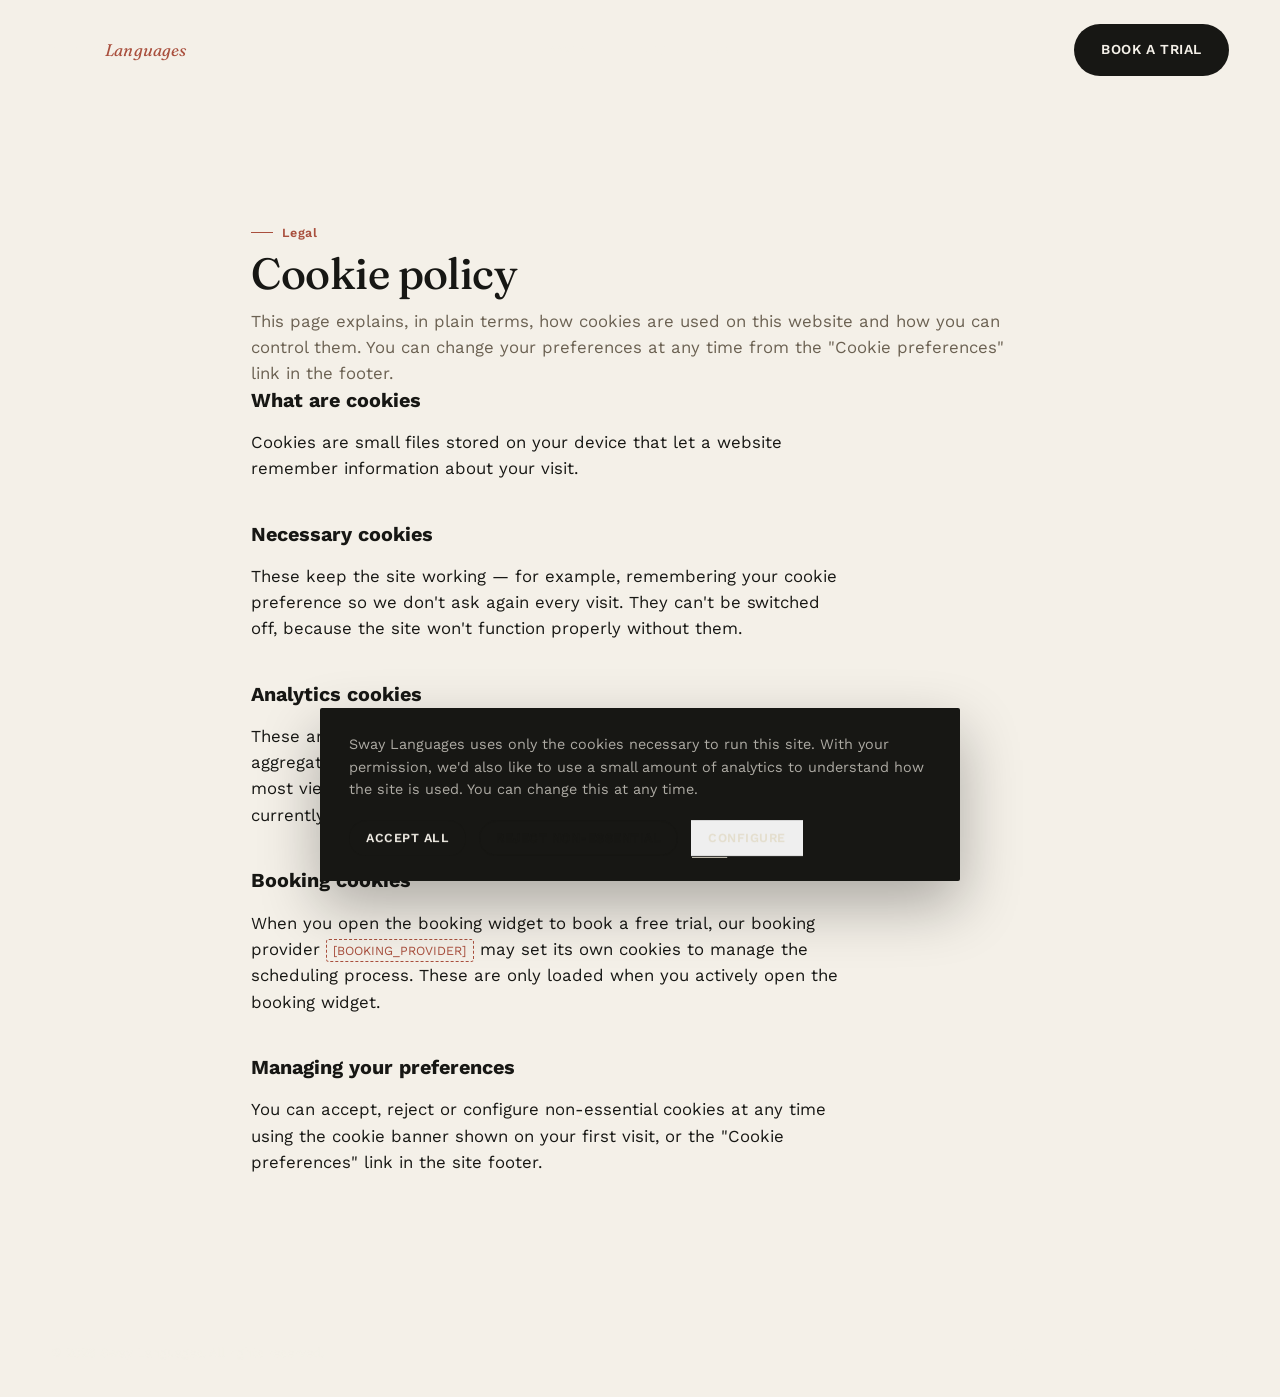
==== cookies.html @ 5be98890 "Initial Sway Languages website" ====
<!doctype html>
<html lang="en">
<head>
<meta charset="UTF-8">
<meta name="viewport" content="width=device-width, initial-scale=1.0">
<title>Cookie Policy | Sway Languages</title>
<meta name="description" content="Cookie policy for Sway Languages.">
<link rel="canonical" href="https://www.swaylanguages.com/cookies.html">
<meta name="robots" content="noindex, follow">
<link rel="stylesheet" href="assets/styles.css">
</head>
<body>
<a class="skip-link" href="#main">Skip to content</a>
<header class="nav is-scrolled">
  <a href="index.html" class="nav__logo">SWAY <span>Languages</span></a>
  <nav class="nav__links" aria-label="Primary">
    <a class="nav__link" href="index.html#lessons">Lessons</a>
    <a class="nav__link" href="index.html#pricing">Pricing</a>
    <a class="nav__link" href="index.html#faq">FAQ</a>
  </nav>
  <div class="nav__cta">
    <a href="index.html#book" class="btn btn-primary magnetic" data-book-trigger>Book a trial</a>
    <button class="nav__menu-btn" data-menu-open aria-label="Open menu" aria-expanded="false">
      <svg width="22" height="22" viewBox="0 0 24 24" fill="none" stroke="currentColor" stroke-width="1.6"><line x1="3" y1="7" x2="21" y2="7"/><line x1="3" y1="17" x2="21" y2="17"/></svg>
    </button>
  </div>
</header>
<div class="mobile-menu" data-mobile-menu>
  <div class="mobile-menu__top">
    <span class="nav__logo">SWAY <span>Languages</span></span>
    <button data-menu-close aria-label="Close menu" style="background:none;border:none;">
      <svg width="24" height="24" viewBox="0 0 24 24" fill="none" stroke="currentColor" stroke-width="1.6"><line x1="4" y1="4" x2="20" y2="20"/><line x1="20" y1="4" x2="4" y2="20"/></svg>
    </button>
  </div>
  <nav class="mobile-menu__links" aria-label="Mobile">
    <a href="index.html#lessons">Lessons</a>
    <a href="index.html#pricing">Pricing</a>
    <a href="index.html#faq">FAQ</a>
  </nav>
</div>

<main id="main" class="simple-page">
  <section class="section section--tight">
    <div class="wrap-narrow">
      <span class="kicker">Legal</span>
      <h1 class="display" style="margin-top:0.6rem; font-size:var(--step-1);">Cookie policy</h1>
      <p class="muted" style="margin-top:0.8rem;">This page explains, in plain terms, how cookies are used on this website and how you can control them. You can change your preferences at any time from the "Cookie preferences" link in the footer.</p>

      <div class="body-copy">
        <h2>What are cookies</h2>
        <p>Cookies are small files stored on your device that let a website remember information about your visit.</p>

        <h2>Necessary cookies</h2>
        <p>These keep the site working — for example, remembering your cookie preference so we don't ask again every visit. They can't be switched off, because the site won't function properly without them.</p>

        <h2>Analytics cookies</h2>
        <p>These are only set if you accept them, and help us understand, in aggregate, how visitors use the site — for example, which pages are most viewed. Provider: <span class="config-flag">[ANALYTICS_PROVIDER]</span>. If no analytics tool is currently active, this section is a placeholder for future use.</p>

        <h2>Booking cookies</h2>
        <p>When you open the booking widget to book a free trial, our booking provider <span class="config-flag">[BOOKING_PROVIDER]</span> may set its own cookies to manage the scheduling process. These are only loaded when you actively open the booking widget.</p>

        <h2>Managing your preferences</h2>
        <p>You can accept, reject or configure non-essential cookies at any time using the cookie banner shown on your first visit, or the "Cookie preferences" link in the site footer.</p>
      </div>
    </div>
  </section>
</main>

<footer class="footer section--ink">
  <div class="wrap">
    <div class="footer__bottom" style="border-top:none; padding-top:0;">
      <span>© <span data-year>2026</span> Sway Languages. All rights reserved.</span>
      <span>
        <a href="legal.html" style="margin-right:1rem;">Legal notice</a>
        <a href="privacy.html" style="margin-right:1rem;">Privacy</a>
        <a href="terms.html">Terms</a>
      </span>
    </div>
  </div>
</footer>

<!-- Cookie banner -->
<div class="cookie-banner" data-cookie-banner role="dialog" aria-label="Cookie notice">
  <p>Sway Languages uses only the cookies necessary to run this site. With your permission, we'd also like to use a small amount of analytics to understand how the site is used. You can change this at any time.</p>
  <div class="cookie-banner__actions">
    <button class="btn btn-primary" data-cookie-accept-all>Accept all</button>
    <button class="btn btn-ghost" data-cookie-reject>Reject non-essential</button>
    <button class="btn btn-text" data-cookie-preferences style="color:#E4DECD;">Configure</button>
  </div>
</div>

<!-- Cookie preferences modal -->
<div class="cookie-modal" data-cookie-modal>
  <div class="cookie-modal__panel" role="dialog" aria-modal="true" aria-label="Cookie preferences">
    <h3 class="display" style="font-size:1.3rem;">Cookie preferences</h3>
    <p class="muted" style="font-size:0.9rem;">Choose which cookies Sway Languages can use. Necessary cookies keep the site working and can't be switched off.</p>
    <div class="cookie-toggle">
      <div class="cookie-toggle__label"><strong>Necessary</strong><span>Required for the site to function.</span></div>
      <label class="switch"><input type="checkbox" checked disabled><span class="switch__track"></span><span class="switch__thumb"></span></label>
    </div>
    <div class="cookie-toggle">
      <div class="cookie-toggle__label"><strong>Analytics</strong><span>Helps us understand how the site is used.</span></div>
      <label class="switch"><input type="checkbox" data-cookie-analytics><span class="switch__track"></span><span class="switch__thumb"></span></label>
    </div>
    <div class="cookie-modal__actions">
      <button class="btn btn-primary" data-cookie-save>Save preferences</button>
      <button class="btn btn-ghost" data-cookie-modal-close>Cancel</button>
    </div>
  </div>
</div>

<div class="booking-modal" data-booking-modal role="dialog" aria-modal="true" aria-label="Book your free trial">
  <div class="booking-modal__panel">
    <div class="booking-modal__head"><span>Book your free trial</span><button class="booking-modal__close" data-booking-close aria-label="Close booking">&times;</button></div>
    <div class="booking-modal__body" data-booking-body><div class="booking-modal__fallback"><p class="muted">Loading available times…</p></div></div>
  </div>
</div>
<script src="assets/main.js"></script>
</body>
</html>
---- assets/styles.css ----
/* ============================================================
   SWAY LANGUAGES — Design System v2
   Editorial. Oversized type. Deliberate color rhythm per section.
   ============================================================ */

@import url('https://fonts.googleapis.com/css2?family=Fraunces:ital,opsz,wght@0,9..144,300;0,9..144,400;0,9..144,500;0,9..144,600;0,9..144,700;1,9..144,400;1,9..144,500&family=Work+Sans:wght@400;500;600;700&display=swap');

:root{
  /* ---- color: paper world ---- */
  --paper:      #F4F0E8;
  --paper-2:    #EDE6D6;
  --paper-3:    #D9D1C3;
  --ink:        #171714;
  --ink-2:      #201F1B;
  --ink-soft:   #6B6152;
  --line:       #C7BCA6;
  --line-on-paper: #C2B79F;
  --line-on-ink: rgba(244,240,232,0.16);

  /* ---- color: accents ---- */
  --terracotta:      #A94F3D;
  --terracotta-deep: #8A3D2E;
  --terracotta-bright:#C25A44;
  --olive:      #3C4A34;
  --olive-deep: #28362B;
  --olive-light:#5B6B4D;
  --cream:      #F4F0E8;

  /* ---- type families ---- */
  --serif: "Fraunces", "Iowan Old Style", Georgia, serif;
  --sans:  "Work Sans", -apple-system, BlinkMacSystemFont, "Segoe UI", sans-serif;

  /* ---- scale: oversized where it matters ---- */
  --step-mega:  clamp(3.6rem, 4vw + 3rem, 8.5rem);
  --step-hero:  clamp(2.6rem, 2.6vw + 2.2rem, 5.4rem);
  --step-1:     clamp(2.1rem, 1.4vw + 1.6rem, 3.4rem);
  --step-2:     clamp(1.5rem, 0.8vw + 1.2rem, 2.05rem);
  --step-3:     clamp(1.1rem, 0.3vw + 1rem, 1.3rem);
  --step-body:  1.05rem;
  --step-small: 0.86rem;

  --gutter: clamp(1.25rem, 4vw, 3.5rem);
  --section-pad: clamp(4.5rem, 10vw, 9.5rem);
  --radius: 2px;
  --ease: cubic-bezier(.16,.8,.24,1);
  --ease-soft: cubic-bezier(.4,0,.2,1);
  --ease-out-expo: cubic-bezier(.19,1,.22,1);
}

/* ---------------- reset ---------------- */
*, *::before, *::after{ box-sizing: border-box; }
html{ scroll-behavior: smooth; }
@media (prefers-reduced-motion: reduce){
  html{ scroll-behavior: auto; }
  *, *::before, *::after{
    animation-duration: 0.001ms !important;
    animation-iteration-count: 1 !important;
    transition-duration: 0.001ms !important;
    scroll-behavior: auto !important;
  }
}
body{
  margin:0;
  background: var(--paper);
  color: var(--ink);
  font-family: var(--sans);
  font-size: var(--step-body);
  line-height: 1.55;
  -webkit-font-smoothing: antialiased;
  text-rendering: optimizeLegibility;
  overflow-x: clip;
}
img{ max-width:100%; display:block; }
a{ color: inherit; text-decoration: none; }
button{ font-family: inherit; cursor: pointer; }
h1,h2,h3,h4,p,figure{ margin:0; }
ul{ margin:0; padding:0; list-style:none; }
input, textarea, select{ font-family: inherit; font-size: inherit; }

:focus-visible{ outline: 2px solid var(--terracotta); outline-offset: 3px; }

.wrap{ max-width: 1320px; margin-inline: auto; padding-inline: var(--gutter); }
.wrap-narrow{ max-width: 880px; margin-inline: auto; padding-inline: var(--gutter); }
.bleed{ padding-inline: var(--gutter); }

.section{ padding-block: var(--section-pad); position: relative; }
.section--tight{ padding-block: calc(var(--section-pad) * 0.55); }

/* section color themes */
.t-paper{ background: var(--paper); color: var(--ink); }
.t-paper-2{ background: var(--paper-2); color: var(--ink); }
.t-ink{ background: var(--ink); color: var(--paper); }
.t-olive{ background: var(--olive-deep); color: var(--paper); }
.t-terracotta{ background: var(--terracotta); color: var(--cream); }

.t-ink .kicker, .t-olive .kicker{ color: var(--terracotta-bright); }
.t-terracotta .kicker{ color: var(--ink); }
.t-ink .muted, .t-olive .muted{ color: rgba(244,240,232,0.62); }
.t-terracotta .muted{ color: rgba(23,23,20,0.72); }
.t-ink .lede, .t-olive .lede{ color: rgba(244,240,232,0.72); }
.t-terracotta .lede{ color: rgba(23,23,20,0.78); }
.t-ink .rule, .t-olive .rule{ border-color: var(--line-on-ink); }
.t-terracotta .rule{ border-color: rgba(23,23,20,0.22); }

/* ---------------- type helpers ---------------- */
.display{ font-family: var(--serif); font-weight: 500; letter-spacing: -0.012em; line-height: 0.98; }
.display-italic{ font-style: italic; font-weight: 400; }
.display-light{ font-weight: 340; }
h1.display{ font-size: var(--step-hero); }
h2.display{ font-size: var(--step-1); }
h3.display{ font-size: var(--step-2); }

.kicker{
  font-family: var(--sans);
  font-size: 0.78rem;
  font-weight: 600;
  color: var(--terracotta);
  letter-spacing: 0.04em;
  display: inline-flex;
  align-items: center;
  gap: 0.55rem;
}
.kicker::before{
  content:"";
  width: 22px; height: 1px;
  background: currentColor;
}
.lede{ font-size: clamp(1.05rem, 0.4vw + 1rem, 1.3rem); color: var(--ink-soft); max-width: 46ch; line-height: 1.6; font-weight: 400; }
.body-copy{ max-width: 60ch; color: var(--ink); }
.body-copy p + p{ margin-top: 1.1em; }
.muted{ color: var(--ink-soft); }
.rule{ border: none; border-top: 1px solid var(--line); margin: 0; }

/* ---------------- buttons ---------------- */
.btn{
  display: inline-flex;
  align-items: center;
  gap: 0.85em;
  padding: 1.05em 1.9em;
  border-radius: 999px;
  font-size: 0.86rem;
  font-weight: 600;
  letter-spacing: 0.04em;
  text-transform: uppercase;
  border: 1px solid transparent;
  transition: transform .6s var(--ease-out-expo), background-color .35s var(--ease-soft), color .35s var(--ease-soft), border-color .35s var(--ease-soft);
  position: relative;
  will-change: transform;
}
.btn-arrow{ transition: transform .45s var(--ease-out-expo); }
.btn:hover .btn-arrow{ transform: translateX(5px); }
.btn-primary{ background: var(--ink); color: var(--paper); }
.t-ink .btn-primary, .t-olive .btn-primary{ background: var(--terracotta); color: var(--cream); }
.t-terracotta .btn-primary{ background: var(--ink); color: var(--paper); }
.btn-primary:hover{ background: var(--terracotta-deep); color: var(--cream); }
.t-terracotta .btn-primary:hover{ background: var(--ink-2); }

.btn-ghost{ background: transparent; color: var(--ink); border-color: var(--ink); }
.t-ink .btn-ghost, .t-olive .btn-ghost{ color: var(--paper); border-color: rgba(244,240,232,0.5); }
.t-terracotta .btn-ghost{ color: var(--ink); border-color: rgba(23,23,20,0.5); }
.btn-ghost:hover{ background: var(--ink); color: var(--paper); border-color: var(--ink); }
.t-ink .btn-ghost:hover, .t-olive .btn-ghost:hover{ background: var(--paper); color: var(--ink); }

.btn-text{
  padding: 0; border-radius: 0; font-weight: 600; font-size: 0.92rem;
  display: inline-flex; align-items:center; gap:0.5em;
  position: relative;
}
.btn-text::after{
  content:"";
  position:absolute; left:0; right:0; bottom:-3px; height:1px;
  background: currentColor; transform: scaleX(0.32); transform-origin:left;
  transition: transform .45s var(--ease-out-expo);
}
.btn-text:hover::after{ transform: scaleX(1); }

.magnetic{ display: inline-block; }

/* ---------------- nav ---------------- */
.nav{
  position: fixed; top: 0; left: 0; right: 0; z-index: 60;
  padding: 1.5rem var(--gutter);
  display: flex; align-items: center; justify-content: space-between;
  transition: background-color .5s var(--ease-soft), border-color .5s var(--ease-soft), padding .4s var(--ease-soft), color .5s var(--ease-soft);
  color: var(--paper);
}
.nav.theme-light{ color: var(--ink); }
.nav.is-scrolled{
  background: rgba(244, 240, 232, 0.82);
  backdrop-filter: blur(14px);
  padding-block: 1rem;
  color: var(--ink);
  box-shadow: 0 1px 0 var(--line-on-paper);
}
.nav.is-scrolled.theme-dark{
  background: rgba(23,23,20,0.72);
  color: var(--paper);
  box-shadow: 0 1px 0 var(--line-on-ink);
}
.nav__logo{
  font-family: var(--serif); font-weight: 500; font-size: 1.05rem; letter-spacing: 0.01em;
}
.nav__logo span{ color: var(--terracotta); font-style: italic; font-weight: 400; }
.nav__links{ display: flex; gap: 2.2rem; align-items: center; }
.nav__link{ font-size: 0.85rem; font-weight: 500; position: relative; padding-bottom: 4px; letter-spacing: 0.01em; }
.nav__link::after{
  content: ""; position: absolute; left: 0; right: 0; bottom: 0; height: 1px;
  background: currentColor; transform: scaleX(0); transform-origin: right;
  transition: transform .45s var(--ease-out-expo);
}
.nav__link:hover::after, .nav__link.is-active::after{ transform: scaleX(1); transform-origin: left; }
.nav__cta{ display:flex; align-items:center; gap:1.4rem; }
.nav__menu-btn{ display:none; background:none; border:none; color: currentColor; padding: 0.4rem; }
@media (max-width: 900px){
  .nav__links{ display:none; }
  .nav__menu-btn{ display:flex; }
}

/* full-screen editorial mobile menu */
.mobile-menu{
  position: fixed; inset: 0; background: var(--ink); color: var(--paper);
  z-index: 70; display: flex; flex-direction: column;
  padding: 1.5rem var(--gutter) 2.5rem;
  transform: translateY(-100%);
  transition: transform .65s var(--ease-out-expo);
}
.mobile-menu.is-open{ transform: translateY(0); }
.mobile-menu__top{ display:flex; align-items:center; justify-content:space-between; }
.mobile-menu__top .nav__logo{ color: var(--paper); }
.mobile-menu__top button{ color: var(--paper); }
.mobile-menu__links{ margin-top: auto; margin-bottom: auto; display:flex; flex-direction:column; }
.mobile-menu__links a{
  font-family: var(--serif); font-size: clamp(2.4rem, 11vw, 3.6rem);
  padding-block: 0.3rem;
  display: flex; align-items: baseline; gap: 0.9rem;
  border-top: 1px solid var(--line-on-ink);
}
.mobile-menu__links a:last-child{ border-bottom: 1px solid var(--line-on-ink); }
.mobile-menu__links a span{ font-family: var(--sans); font-size: 0.85rem; color: var(--terracotta-bright); font-weight: 600; }
.mobile-menu__footer{ display:flex; flex-direction:column; gap:1.2rem; align-items:flex-start; }

/* ---------------- hero intro overlay ---------------- */
.intro{
  position: fixed; inset: 0; z-index: 100; background: var(--ink); color: var(--paper);
  display: flex; align-items: center; justify-content: center;
  transition: opacity .8s var(--ease), visibility .8s var(--ease);
}
.intro.is-done{ opacity: 0; visibility: hidden; pointer-events: none; }
.intro__word{
  font-family: var(--serif); font-size: clamp(3.2rem, 15vw, 9.5rem);
  position: absolute; opacity: 0; letter-spacing: -0.01em;
}
.intro__word--1.is-in{ animation: introWord 1s var(--ease-out-expo) forwards; }
.intro__word--2{ font-style: italic; font-weight: 400; }
.intro__word--2.is-in{ animation: introWord 1s var(--ease-out-expo) forwards; }
@keyframes introWord{
  0%{ opacity: 0; transform: translateY(22px) scale(0.96); filter: blur(8px); }
  100%{ opacity: 1; transform: translateY(0) scale(1); filter: blur(0); }
}
.intro__word.is-out{ animation: introWordOut .55s var(--ease-soft) forwards; }
@keyframes introWordOut{ to{ opacity: 0; transform: translateY(-18px); filter: blur(5px); } }
@media (prefers-reduced-motion: reduce){ .intro{ display:none; } }

/* ---------------- HERO ---------------- */
.hero{
  position: relative;
  min-height: 100svh;
  display: flex;
  flex-direction: column;
  justify-content: flex-end;
  padding-top: clamp(6rem, 14vw, 9rem);
  padding-bottom: clamp(2.5rem, 5vw, 4rem);
  overflow: hidden;
  isolation: isolate;
}
.hero__texture{
  position:absolute; inset:0; z-index:-1; opacity: 0.5;
}
.hero__eyebrow{
  position: relative; z-index: 2;
  display:flex; align-items:center; gap: 3rem; flex-wrap: wrap;
  padding-inline: var(--gutter);
  margin-bottom: clamp(1.2rem, 3vw, 2rem);
}
.hero__eyebrow .kicker{ color: var(--terracotta-bright); }
.hero__meta{ font-size: 0.8rem; color: rgba(244,240,232,0.5); letter-spacing: 0.02em; }

.hero__display{
  position: relative;
  padding-inline: var(--gutter);
}
.hero__word{
  display:block;
  font-family: var(--serif);
  font-size: var(--step-mega);
  line-height: 0.86;
  letter-spacing: -0.015em;
  overflow: hidden;
}
.hero__word span{
  display:block;
  transform: translateY(105%);
  transition: transform 1.1s var(--ease-out-expo);
}
.hero__word--1 span{ transition-delay: .05s; }
.hero__word--2{ font-style: italic; font-weight: 380; color: var(--terracotta-bright); }
.hero__word--2 span{ transition-delay: .18s; }
.hero.is-revealed .hero__word span{ transform: translateY(0); }

.hero__grid{
  position: relative;
  margin-top: clamp(1.6rem, 4vw, 3rem);
  padding-inline: var(--gutter);
  display: grid;
  grid-template-columns: 1.3fr 0.9fr;
  gap: clamp(1.5rem, 4vw, 4rem);
  align-items: end;
}
@media (max-width: 860px){ .hero__grid{ grid-template-columns: 1fr; } }

.hero__statement{
  font-family: var(--sans);
  font-weight: 600;
  font-size: clamp(1.15rem, 1.4vw + 0.8rem, 1.7rem);
  letter-spacing: 0.01em;
  line-height: 1.25;
  text-transform: uppercase;
  color: var(--paper);
  opacity: 0;
  transform: translateY(16px);
}
.hero__statement.reveal-in{ animation: heroFade .9s var(--ease-out-expo) forwards; animation-delay: .5s; }
.hero__statement em{ font-style: normal; color: var(--terracotta-bright); }

.hero__side{
  border-left: 1px solid var(--line-on-ink);
  padding-left: clamp(1.2rem, 2vw, 2rem);
  opacity: 0;
  transform: translateY(16px);
}
.hero__side.reveal-in{ animation: heroFade .9s var(--ease-out-expo) forwards; animation-delay: .65s; }
.hero__side p{ font-size: 0.95rem; color: rgba(244,240,232,0.62); max-width: 34ch; }
.hero__actions{ display:flex; align-items:center; gap: 1.6rem; margin-top: 1.8rem; flex-wrap: wrap; }
@keyframes heroFade{ to{ opacity: 1; transform: translateY(0); } }

.hero__scrollcue{
  position:absolute; bottom: clamp(1.2rem,3vw,2rem); left: var(--gutter);
  display:flex; align-items:center; gap:0.6rem;
  font-size: 0.75rem; letter-spacing:0.05em; color: rgba(244,240,232,0.5);
}
.hero__scrollcue-line{ width:1px; height: 34px; background: rgba(244,240,232,0.35); position:relative; overflow:hidden; }
.hero__scrollcue-line::after{
  content:""; position:absolute; top:-100%; left:0; width:100%; height:100%;
  background: var(--terracotta-bright);
  animation: scrollcue 2.2s var(--ease-soft) infinite;
}
@keyframes scrollcue{ 50%{ top:0; } 100%{ top: 100%; } }
@media (max-width: 720px){ .hero__scrollcue{ display:none; } }

/* ---------------- reveal on scroll ---------------- */
.reveal{ opacity: 0; transform: translateY(26px); transition: opacity .9s var(--ease-out-expo), transform .9s var(--ease-out-expo); }
.reveal.is-visible{ opacity: 1; transform: translateY(0); }
.reveal-mask{ overflow:hidden; }
.reveal-mask span{ display:block; transform: translateY(100%); transition: transform .9s var(--ease-out-expo); }
.reveal-mask.is-visible span{ transform: translateY(0); }

/* ---------------- PROBLEM ---------------- */
.problem{ overflow: hidden; }
.problem__eyebrow{ margin-bottom: clamp(2rem,5vw,3.5rem); }
.problem__statement{
  font-family: var(--serif);
  font-size: clamp(2.2rem, 5.4vw, 5.2rem);
  line-height: 1.04;
  letter-spacing: -0.01em;
}
.problem__statement .line{ display:block; color: var(--paper-3); transition: color .5s var(--ease-soft); }
.problem__statement .line.is-lit{ color: var(--ink); }
.problem__answer{
  margin-top: clamp(3rem, 7vw, 5.5rem);
  padding-top: clamp(2rem, 5vw, 3.5rem);
  border-top: 1px solid var(--line);
  display: grid;
  grid-template-columns: 1fr 1fr;
  gap: clamp(1.5rem, 4vw, 4rem);
  align-items: start;
}
@media (max-width: 780px){ .problem__answer{ grid-template-columns: 1fr; } }
.problem__answer .display{ font-size: clamp(1.6rem, 3vw, 2.6rem); }
.problem__answer .display em{ font-style: italic; color: var(--terracotta); }

/* ---------------- METHOD — sticky editorial story ---------------- */
.method__intro{ margin-bottom: clamp(2.5rem,6vw,4.5rem); max-width: 46ch; }
.method__story{
  display: grid;
  grid-template-columns: 0.85fr 1.15fr;
  gap: clamp(2rem, 5vw, 5rem);
}
@media (max-width: 900px){ .method__story{ grid-template-columns: 1fr; } }
.method__sticky{
  position: sticky;
  top: 22vh;
  align-self: start;
  height: fit-content;
}
.method__sticky-num{
  font-family: var(--serif);
  font-size: clamp(5rem, 12vw, 9rem);
  font-style: italic;
  line-height: 0.85;
  color: var(--terracotta-bright);
  transition: opacity .4s var(--ease-soft);
}
.method__sticky-label{
  margin-top: 1rem;
  font-family: var(--serif);
  font-size: clamp(1.6rem, 3vw, 2.6rem);
  transition: opacity .4s var(--ease-soft);
}
.method__steps{ display:flex; flex-direction:column; }
.method__step{
  min-height: 50vh;
  display:flex;
  flex-direction: column;
  justify-content: center;
  padding-block: clamp(2rem,5vw,3rem);
  border-top: 1px solid var(--line-on-ink);
  opacity: 0.32;
  transition: opacity .5s var(--ease-soft);
}
.method__step:last-child{ border-bottom: 1px solid var(--line-on-ink); }
.method__step.is-active{ opacity: 1; }
.method__step-eyebrow{ font-size: 0.8rem; color: var(--terracotta-bright); letter-spacing:0.05em; margin-bottom: 0.6rem; font-weight:600; }
.method__step p{ color: rgba(244,240,232,0.68); max-width: 52ch; font-size: 1.05rem; }
.method__step-mobile-num{ display:none; font-family:var(--serif); font-style:italic; color: var(--terracotta-bright); font-size:1.6rem; margin-bottom:0.4rem; }
@media (max-width: 900px){
  .method__step{ min-height: 0; opacity: 1; }
  .method__step-mobile-num{ display:block; }
}

/* ---------------- WHY — editorial list, not cards ---------------- */
.why__list{ display:flex; flex-direction:column; }
.why__row{
  display:grid;
  grid-template-columns: 70px 1fr 1.4fr;
  gap: clamp(1rem, 3vw, 2.5rem);
  padding-block: clamp(1.5rem, 3vw, 2rem);
  border-top: 1px solid var(--line);
  align-items: baseline;
}
.why__row:last-child{ border-bottom: 1px solid var(--line); }
.why__letter{ font-family: var(--serif); font-style: italic; font-size: 1.5rem; color: var(--terracotta); }
.why__row h4{ font-family: var(--serif); font-size: clamp(1.1rem, 1.4vw, 1.5rem); font-weight: 500; }
.why__row p{ color: var(--ink-soft); }
@media (max-width: 720px){
  .why__row{ grid-template-columns: 40px 1fr; }
  .why__row p{ grid-column: 2 / 3; margin-top: 0.4rem; }
}

/* ---------------- ABOUT — split, image breaks the grid ---------------- */
.about__grid{
  display:grid;
  grid-template-columns: 0.95fr 1.05fr;
  gap: clamp(2rem, 6vw, 6rem);
  align-items: center;
}
@media (max-width: 900px){ .about__grid{ grid-template-columns: 1fr; } }
.about__figure{ position: relative; }
.about__portrait{
  aspect-ratio: 3/4;
  background: linear-gradient(155deg, var(--olive-deep), var(--ink) 75%);
  position: relative;
  overflow: hidden;
  margin-right: clamp(-1.5rem, -4vw, -3.5rem);
}
.about__portrait-pattern{ position:absolute; inset:0; opacity:0.55; }
.about__portrait-cap{
  position: absolute; left: 1.4rem; bottom: 1.4rem;
  color: var(--paper); font-size: 0.8rem; letter-spacing: 0.03em;
  border-top: 1px solid rgba(244,240,232,0.4); padding-top: 0.5rem;
}
.about__tag{
  position: absolute; top: -1.2rem; right: -1.2rem;
  background: var(--terracotta); color: var(--cream);
  font-family: var(--serif); font-style: italic;
  font-size: 1.1rem; padding: 0.9rem 1.3rem;
  transform: rotate(-3deg);
}
@media (max-width: 900px){ .about__portrait{ margin-right:0; } }
.about__name{ font-size: var(--step-1); margin-bottom: 0.3rem; }
.about__role{ font-size: 0.95rem; color: var(--terracotta); font-weight: 500; margin-bottom: 1.6rem; }
.about__facts{ margin-top: 2rem; display:grid; grid-template-columns: repeat(2,1fr); gap: 1.4rem 2rem; padding-top: 1.6rem; border-top: 1px solid var(--line); }
.about__fact dt{ font-size: 0.78rem; color: var(--terracotta); margin-bottom: 0.3rem; letter-spacing: 0.02em; }
.about__fact dd{ margin:0; color: var(--ink-soft); font-size: 0.95rem; }

/* ---------------- LESSONS — editorial panels ---------------- */
.levels{ display:grid; grid-template-columns: repeat(3, 1fr); }
@media (max-width: 860px){ .levels{ grid-template-columns: 1fr; } }
.level{
  padding: clamp(2rem, 4vw, 3rem) clamp(1.4rem, 3vw, 2.2rem);
  border-left: 1px solid var(--line);
  position: relative;
  transition: background-color .4s var(--ease-soft);
}
.level:first-child{ border-left: none; }
@media (max-width: 860px){
  .level{ border-left: none; border-top: 1px solid var(--line); }
  .level:first-child{ border-top: none; }
}
.level:hover{ background: var(--paper-2); }
.level__index{ font-family: var(--serif); font-style: italic; color: var(--terracotta); font-size: 1.1rem; margin-bottom: 1.6rem; display:block; }
.level h3{ font-size: clamp(1.5rem, 2.4vw, 2rem); margin-bottom: 0.9rem; }
.level p{ color: var(--ink-soft); }
.level__line{ height: 1px; width: 2rem; background: var(--terracotta); margin-top: 1.6rem; transition: width .5s var(--ease-out-expo); }
.level:hover .level__line{ width: 100%; }

.focus-tags{ margin-top: clamp(2.5rem, 5vw, 4rem); display:flex; flex-wrap:wrap; gap: 0.7rem; }
.focus-tag{ border: 1px solid var(--line); padding: 0.55em 1.1em; border-radius: 999px; font-size: 0.85rem; color: var(--ink-soft); }

/* ---------------- PRICING — dark, no cards ---------------- */
.pricing__list{ display:flex; flex-direction:column; }
.price-row{
  display: grid;
  grid-template-columns: 1fr auto auto;
  gap: clamp(1rem, 3vw, 3rem);
  align-items: baseline;
  padding-block: clamp(1.6rem, 3vw, 2.4rem);
  border-top: 1px solid var(--line-on-ink);
}
.price-row:last-child{ border-bottom: 1px solid var(--line-on-ink); }
.price-row__label{ font-size: 1rem; }
.price-row__label small{ display:block; color: rgba(244,240,232,0.55); font-size: 0.85rem; margin-top: 0.3rem; font-weight: 400; }
.price-row__value{ font-family: var(--serif); font-size: clamp(2rem, 4vw, 3.2rem); text-align: right; white-space: nowrap; }
.price-row__unit{ font-size: 0.85rem; color: rgba(244,240,232,0.55); text-align:right; min-width: 90px; }
.price-row--feature .price-row__value{ color: var(--terracotta-bright); }
@media (max-width: 620px){
  .price-row{ grid-template-columns: 1fr auto; }
  .price-row__unit{ grid-column: 1 / 3; text-align:left; margin-top:0.2rem; }
}

/* ---------------- REFERRAL — ascending progression ---------------- */
.referral__grid{ display:grid; grid-template-columns: 0.9fr 1.1fr; gap: clamp(2rem, 6vw, 6rem); align-items: end; }
@media (max-width: 860px){ .referral__grid{ grid-template-columns: 1fr; } }
.referral__scale{ display:flex; align-items:flex-end; gap: clamp(1rem, 3vw, 2.5rem); }
.referral__col{ flex:1; display:flex; flex-direction:column; align-items:flex-start; gap: 0.8rem; }
.referral__pct{ font-family: var(--serif); font-style: italic; color: var(--terracotta-bright); line-height: 0.9; }
.referral__col:nth-child(1) .referral__pct{ font-size: clamp(2rem,5vw,3rem); }
.referral__col:nth-child(2) .referral__pct{ font-size: clamp(2.6rem,6vw,4rem); }
.referral__col:nth-child(3) .referral__pct{ font-size: clamp(3.2rem,7.5vw,5.4rem); }
.referral__bar{ width:100%; height: 3px; background: rgba(244,240,232,0.15); }
.referral__bar span{ display:block; height:100%; background: var(--terracotta-bright); }
.referral__label{ font-size: 0.85rem; color: rgba(244,240,232,0.6); text-transform: uppercase; letter-spacing: 0.04em; }

/* ---------------- HOW IT WORKS — vertical timeline ---------------- */
.steps{ position: relative; display:flex; flex-direction:column; }
.step-row{
  display:grid; grid-template-columns: 90px 1fr; gap: clamp(1.2rem,3vw,2.5rem);
  padding-block: clamp(2rem,4vw,3rem);
  border-top: 1px solid var(--line);
  align-items: start;
}
.step-row:last-child{ border-bottom: 1px solid var(--line); }
.step-row__num{ font-family: var(--serif); font-style: italic; font-size: 2.4rem; color: var(--terracotta); }
.step-row h3{ margin-bottom: 0.6rem; font-size: clamp(1.3rem,2vw,1.7rem); }
.step-row p{ color: var(--ink-soft); max-width: 52ch; }
@media (max-width: 620px){ .step-row{ grid-template-columns: 1fr; } }

/* ---------------- BOOKING — dark showcase ---------------- */
.booking__inner{ text-align:center; }
.booking__title{ max-width: 20ch; margin-inline:auto; }
.booking__frame{
  margin-top: clamp(2.5rem,5vw,4rem);
  border: 1px solid var(--line-on-ink);
  padding: clamp(1.5rem, 4vw, 3rem);
  display:inline-flex; flex-direction:column; align-items:center; gap:1.2rem;
}
.booking__frame-time{ font-family: var(--serif); font-style: italic; font-size: 2.6rem; color: var(--terracotta-bright); }

/* ---------------- FAQ — editorial accordion ---------------- */
.faq__item{ border-top: 1px solid var(--line); }
.faq__item:last-child{ border-bottom: 1px solid var(--line); }
.faq__q{
  width: 100%; display:flex; align-items:center; justify-content:space-between; gap: 1.5rem;
  padding-block: clamp(1.4rem, 2.5vw, 1.9rem);
  background: none; border: none; text-align: left;
  font-family: var(--serif); font-size: clamp(1.15rem, 2vw, 1.5rem); color: var(--ink);
}
.faq__q-index{ font-size: 0.8rem; color: var(--terracotta); font-family: var(--sans); font-weight:600; margin-right: 1rem; }
.faq__icon{ flex-shrink: 0; width: 22px; height: 22px; position: relative; }
.faq__icon::before, .faq__icon::after{ content:""; position:absolute; background: var(--ink); top:50%; left:50%; transform: translate(-50%,-50%); }
.faq__icon::before{ width: 14px; height: 1px; }
.faq__icon::after{ width: 1px; height: 14px; transition: transform .35s var(--ease); }
.faq__item.is-open .faq__icon::after{ transform: translate(-50%,-50%) rotate(90deg) scaleY(0); }
.faq__a{ max-height: 0; overflow: hidden; transition: max-height .5s var(--ease); }
.faq__a p{ padding-bottom: 1.6rem; color: var(--ink-soft); max-width: 60ch; font-size: 1.02rem; }

/* ---------------- testimonials placeholder ---------------- */
.placeholder-panel{ border: 1px dashed var(--line); padding: clamp(2.5rem, 6vw, 4.5rem); text-align: center; }
.placeholder-panel .display{ margin-bottom: 0.8rem; }

/* ---------------- SWAY NOTES ---------------- */
.notes__masthead{ display:flex; align-items:flex-end; justify-content:space-between; gap:2rem; flex-wrap:wrap; margin-bottom: clamp(2.5rem,6vw,4rem); }
.notes__title{ font-size: clamp(3.4rem, 9vw, 7rem); line-height: 0.9; }
.notes__title span{ display:block; }
.notes__title .display-italic{ color: var(--terracotta-bright); }
.notes__grid{ display:grid; grid-template-columns: repeat(3, 1fr); gap: 0; border-top: 1px solid var(--line-on-ink); }
@media (max-width: 780px){ .notes__grid{ grid-template-columns: 1fr; } }
.note-item{ padding: clamp(1.6rem,3vw,2.2rem) clamp(1rem, 2vw, 1.6rem) clamp(1.6rem,3vw,2.2rem) 0; border-right: 1px solid var(--line-on-ink); border-bottom: 1px solid var(--line-on-ink); }
.note-item:last-child{ border-right: none; }
@media (max-width: 780px){ .note-item{ border-right:none; padding-right:0;} }
.note-item__num{ font-family: var(--serif); font-style: italic; color: var(--terracotta-bright); font-size: 1rem; }
.note-item h4{ font-family: var(--serif); font-size: clamp(1.15rem,2vw,1.4rem); margin: 0.8rem 0 0.5rem; }
.note-item p{ color: rgba(244,240,232,0.55); font-size: 0.92rem; }

/* ---------------- final CTA ---------------- */
.finalcta{ text-align:center; }
.finalcta h2{ max-width: 15ch; margin-inline:auto; font-size: clamp(2.6rem, 7vw, 5.5rem); }
.finalcta__actions{ display:flex; justify-content:center; gap:1.4rem; margin-top:2.6rem; flex-wrap:wrap; }

/* ---------------- FOOTER ---------------- */
.footer{ padding-block: clamp(3.5rem,8vw,6rem) 2rem; }
.footer__mega{ font-size: clamp(3.2rem, 11vw, 8.5rem); line-height: 0.86; margin-bottom: clamp(2.5rem,6vw,4rem); }
.footer__mega span{ display:block; }
.footer__mega .display-italic{ color: var(--terracotta-bright); }
.footer__top{
  display:grid; grid-template-columns: 1.3fr 1fr 1fr 1fr; gap: 2.5rem;
  padding-bottom: 2.5rem; border-bottom: 1px solid var(--line-on-ink);
}
@media (max-width: 780px){ .footer__top{ grid-template-columns: 1fr 1fr; } }
.footer__brand p{ color: rgba(244,240,232,0.6); max-width: 30ch; font-size: 0.92rem; }
.footer h5{ font-size: 0.8rem; color: rgba(244,240,232,0.5); margin-bottom: 1rem; font-weight: 600; text-transform: uppercase; letter-spacing: 0.04em; }
.footer ul{ display:flex; flex-direction:column; gap:0.7rem; }
.footer a{ font-size: 0.95rem; color: var(--paper); }
.footer a:hover{ color: var(--terracotta-bright); }
.footer__bottom{ display:flex; justify-content:space-between; align-items:center; padding-top: 1.6rem; flex-wrap: wrap; gap: 1rem; color: rgba(244,240,232,0.42); font-size: 0.8rem; }
.footer__bottom button{ background:none;border:none;color:rgba(244,240,232,0.42);text-decoration:underline;font-size:0.8rem;cursor:pointer; }

/* ---------------- cookie banner ---------------- */
.cookie-banner{
  position: fixed; left: 1.2rem; right: 1.2rem; bottom: 1.2rem; max-width: 640px; margin-inline: auto;
  background: var(--ink); color: var(--paper); border-radius: var(--radius); padding: 1.6rem 1.8rem; z-index: 90;
  box-shadow: 0 24px 60px rgba(0,0,0,0.3);
  transform: translateY(140%); transition: transform .7s var(--ease-out-expo);
}
.cookie-banner.is-shown{ transform: translateY(0); }
.cookie-banner p{ font-size: 0.9rem; color: rgba(244,240,232,0.68); margin-bottom: 1.2rem; }
.cookie-banner__actions{ display:flex; gap: 0.8rem; flex-wrap: wrap; }
.cookie-banner .btn{ padding: 0.75em 1.3em; font-size: 0.78rem; }

.cookie-modal{
  position: fixed; inset:0; z-index: 95; background: rgba(23,23,20,0.68);
  display:flex; align-items:center; justify-content:center; padding: 1.2rem;
  opacity: 0; visibility: hidden; transition: opacity .35s var(--ease-soft), visibility .35s var(--ease-soft);
}
.cookie-modal.is-open{ opacity:1; visibility: visible; }
.cookie-modal__panel{ background: var(--paper); max-width: 540px; width: 100%; padding: clamp(1.8rem,4vw,2.6rem); border-radius: var(--radius); }
.cookie-modal__panel h3{ margin-bottom: 1rem; }
.cookie-toggle{ display:flex; align-items:center; justify-content:space-between; padding-block: 1.1rem; border-top: 1px solid var(--line); }
.cookie-toggle:last-of-type{ border-bottom: 1px solid var(--line); }
.cookie-toggle__label strong{ display:block; font-size: 0.95rem; }
.cookie-toggle__label span{ font-size: 0.85rem; color: var(--ink-soft); }
.switch{ position: relative; width: 42px; height: 24px; flex-shrink:0; }
.switch input{ opacity:0; width:100%; height:100%; position:absolute; margin:0; cursor:pointer; }
.switch__track{ position:absolute; inset:0; background: var(--line); border-radius: 999px; transition: background .3s; }
.switch__thumb{ position:absolute; top:3px; left:3px; width:18px; height:18px; border-radius:50%; background: var(--paper); transition: transform .3s var(--ease); }
.switch input:checked + .switch__track{ background: var(--olive-light); }
.switch input:checked + .switch__track + .switch__thumb{ transform: translateX(18px); }
.switch input:disabled + .switch__track{ background: var(--ink-soft); opacity: 0.5; }
.cookie-modal__actions{ display:flex; gap:0.8rem; margin-top:1.7rem; flex-wrap:wrap; }

/* ---------------- booking modal ---------------- */
.booking-modal{
  position: fixed; inset:0; z-index: 95; background: rgba(23,23,20,0.72);
  display:flex; align-items:center; justify-content:center; padding: clamp(0.8rem, 3vw, 2rem);
  opacity:0; visibility: hidden; transition: opacity .35s var(--ease-soft), visibility .35s var(--ease-soft);
}
.booking-modal.is-open{ opacity:1; visibility:visible; }
.booking-modal__panel{
  background: var(--paper); width: 100%; max-width: 960px; height: min(82vh, 780px);
  border-radius: var(--radius); position: relative; display:flex; flex-direction: column; overflow: hidden;
}
.booking-modal__head{ display:flex; align-items:center; justify-content:space-between; padding: 1.2rem 1.5rem; border-bottom: 1px solid var(--line); }
.booking-modal__head span{ font-family: var(--serif); font-size: 1.15rem; }
.booking-modal__close{ background:none; border:none; font-size: 1.5rem; line-height:1; color: var(--ink); padding: 0.2rem 0.5rem; }
.booking-modal__body{ flex:1; position: relative; }
.booking-modal iframe{ width:100%; height:100%; border:none; }
.booking-modal__fallback{ position:absolute; inset:0; display:flex; align-items:center; justify-content:center; flex-direction:column; gap:1rem; padding: 2rem; text-align:center; }

/* sticky mobile CTA */
.sticky-cta{ position: fixed; left: 0.9rem; right: 0.9rem; bottom: 0.9rem; z-index: 55; display: none; }
.sticky-cta .btn{ width:100%; justify-content:center; box-shadow: 0 14px 34px rgba(23,23,20,0.35); }
@media (max-width: 720px){ .sticky-cta.is-shown{ display:block; } }

/* ---------------- simple pages ---------------- */
.simple-page{ padding-top: clamp(7rem,12vw,9rem); }
.simple-page h2{ margin-top: 2.4rem; margin-bottom: 0.8rem; font-size: var(--step-3); }
.simple-page h2:first-of-type{ margin-top: 0; }
.simple-page .body-copy ul{ list-style: disc; padding-left: 1.3rem; }
.simple-page .body-copy li{ margin-bottom: 0.5rem; color: var(--ink-soft); }
.config-flag{ display:inline-block; font-size: 0.78rem; color: var(--terracotta); border: 1px dashed var(--terracotta); padding: 0.1em 0.5em; border-radius: 3px; }

.grain{ pointer-events: none; position: fixed; inset:0; z-index: 1; opacity: 0.045; mix-blend-mode: multiply; }
.skip-link{ position:absolute; left: -999px; top: 0; background: var(--ink); color: var(--paper); padding: 0.8rem 1.2rem; z-index: 200; }
.skip-link:focus{ left: 1rem; top: 1rem; }
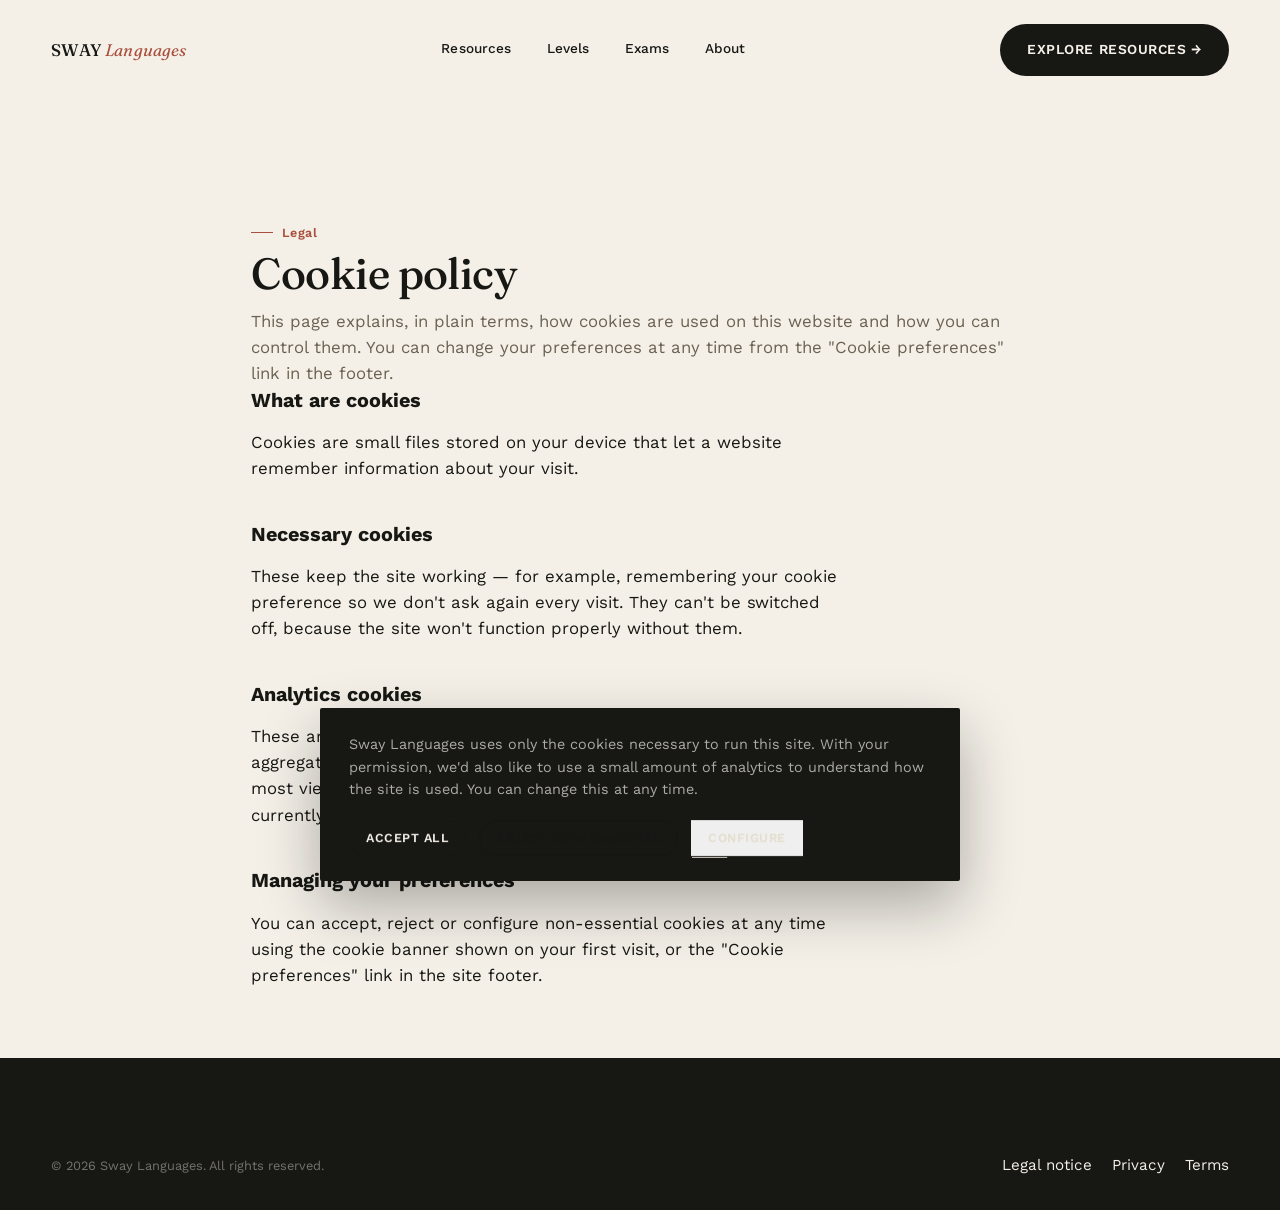
==== commit 44232c37: "Redesign Sway Languages platform" ====
--- a/cookies.html
+++ b/cookies.html
@@ -11,15 +11,16 @@
 </head>
 <body>
 <a class="skip-link" href="#main">Skip to content</a>
-<header class="nav is-scrolled">
+<header class="nav is-scrolled theme-light">
   <a href="index.html" class="nav__logo">SWAY <span>Languages</span></a>
   <nav class="nav__links" aria-label="Primary">
-    <a class="nav__link" href="index.html#lessons">Lessons</a>
-    <a class="nav__link" href="index.html#pricing">Pricing</a>
-    <a class="nav__link" href="index.html#faq">FAQ</a>
+    <a class="nav__link" href="resources.html">Resources</a>
+    <a class="nav__link" href="index.html#levels">Levels</a>
+    <a class="nav__link" href="index.html#exams">Exams</a>
+    <a class="nav__link" href="index.html#about">About</a>
   </nav>
   <div class="nav__cta">
-    <a href="index.html#book" class="btn btn-primary magnetic" data-book-trigger>Book a trial</a>
+    <a href="resources.html" class="btn btn-primary magnetic"><span>Explore Resources</span> <span class="btn-arrow">→</span></a>
     <button class="nav__menu-btn" data-menu-open aria-label="Open menu" aria-expanded="false">
       <svg width="22" height="22" viewBox="0 0 24 24" fill="none" stroke="currentColor" stroke-width="1.6"><line x1="3" y1="7" x2="21" y2="7"/><line x1="3" y1="17" x2="21" y2="17"/></svg>
     </button>
@@ -33,9 +34,10 @@
     </button>
   </div>
   <nav class="mobile-menu__links" aria-label="Mobile">
-    <a href="index.html#lessons">Lessons</a>
-    <a href="index.html#pricing">Pricing</a>
-    <a href="index.html#faq">FAQ</a>
+    <a href="resources.html"><span>01</span>Resources</a>
+    <a href="index.html#levels"><span>02</span>Levels</a>
+    <a href="index.html#exams"><span>03</span>Exams</a>
+    <a href="index.html#about"><span>04</span>About</a>
   </nav>
 </div>
 
@@ -56,9 +58,6 @@
         <h2>Analytics cookies</h2>
         <p>These are only set if you accept them, and help us understand, in aggregate, how visitors use the site — for example, which pages are most viewed. Provider: <span class="config-flag">[ANALYTICS_PROVIDER]</span>. If no analytics tool is currently active, this section is a placeholder for future use.</p>
 
-        <h2>Booking cookies</h2>
-        <p>When you open the booking widget to book a free trial, our booking provider <span class="config-flag">[BOOKING_PROVIDER]</span> may set its own cookies to manage the scheduling process. These are only loaded when you actively open the booking widget.</p>
-
         <h2>Managing your preferences</h2>
         <p>You can accept, reject or configure non-essential cookies at any time using the cookie banner shown on your first visit, or the "Cookie preferences" link in the site footer.</p>
       </div>
@@ -66,7 +65,7 @@
   </section>
 </main>
 
-<footer class="footer section--ink">
+<footer class="footer t-ink">
   <div class="wrap">
     <div class="footer__bottom" style="border-top:none; padding-top:0;">
       <span>© <span data-year>2026</span> Sway Languages. All rights reserved.</span>
@@ -109,12 +108,6 @@
   </div>
 </div>
 
-<div class="booking-modal" data-booking-modal role="dialog" aria-modal="true" aria-label="Book your free trial">
-  <div class="booking-modal__panel">
-    <div class="booking-modal__head"><span>Book your free trial</span><button class="booking-modal__close" data-booking-close aria-label="Close booking">&times;</button></div>
-    <div class="booking-modal__body" data-booking-body><div class="booking-modal__fallback"><p class="muted">Loading available times…</p></div></div>
-  </div>
-</div>
 <script src="assets/main.js"></script>
 </body>
 </html>
--- a/assets/styles.css
+++ b/assets/styles.css
@@ -25,6 +25,26 @@
   --olive-deep: #28362B;
   --olive-light:#5B6B4D;
   --cream:      #F4F0E8;
+
+  /* ---- color: secondary brand palette (categories / levels / interactive) ---- */
+  --teal:       #2B6E76;
+  --teal-deep:  #1F4F55;
+  --teal-light: #4C9AA3;
+  --amber:      #D9A441;
+  --amber-deep: #B37F22;
+  --amber-light:#E8C176;
+
+  /* ---- color: level progression scale (A1 -> C2, cool to warm) ---- */
+  --lvl-a1: #4C86C2;
+  --lvl-a2: #2B93A0;
+  --lvl-b1: #4F8F5B;
+  --lvl-b2: #D9A441;
+  --lvl-c1: #D4763D;
+  --lvl-c2: #A94F3D;
+
+  /* ---- subtle brand gradient ---- */
+  --grad-brand: linear-gradient(135deg, var(--terracotta) 0%, var(--amber) 100%);
+  --grad-ink:   linear-gradient(160deg, #201F1B 0%, #171714 60%, #1B2620 100%);
 
   /* ---- type families ---- */
   --serif: "Fraunces", "Iowan Old Style", Georgia, serif;
@@ -701,3 +721,155 @@
 .grain{ pointer-events: none; position: fixed; inset:0; z-index: 1; opacity: 0.045; mix-blend-mode: multiply; }
 .skip-link{ position:absolute; left: -999px; top: 0; background: var(--ink); color: var(--paper); padding: 0.8rem 1.2rem; z-index: 200; }
 .skip-link:focus{ left: 1rem; top: 1rem; }
+
+/* ============================================================
+   PLATFORM COMPONENTS — Levels, Exams, Library, Featured, Stats, Search
+   ============================================================ */
+
+/* ---- Hero mini stats / eyebrow badges ---- */
+.hero__badges{ display:flex; gap:0.6rem; flex-wrap:wrap; }
+.hero__badge{
+  font-size: 0.72rem; font-weight:600; letter-spacing:0.03em; text-transform:uppercase;
+  padding: 0.35em 0.8em; border-radius: 999px; border: 1px solid rgba(244,240,232,0.28);
+  color: rgba(244,240,232,0.75);
+}
+
+/* ---- LEVELS grid (A1–C2) ---- */
+.levels-grid{ display:grid; grid-template-columns: repeat(6, 1fr); gap: 1px; background: var(--line); border: 1px solid var(--line); }
+@media (max-width: 980px){ .levels-grid{ grid-template-columns: repeat(3, 1fr); } }
+@media (max-width: 560px){ .levels-grid{ grid-template-columns: repeat(2, 1fr); } }
+.level-card{
+  background: var(--paper); padding: clamp(1.4rem,2.4vw,1.9rem) clamp(1.1rem,2vw,1.4rem);
+  display:flex; flex-direction:column; gap:0.8rem; min-height: 180px;
+  transition: background-color .35s var(--ease-soft), transform .35s var(--ease-out-expo);
+  position: relative; overflow: hidden;
+}
+.level-card::before{
+  content:""; position:absolute; top:0; left:0; right:0; height:4px; background: var(--lvl-color, var(--terracotta));
+}
+.level-card:hover{ background: var(--paper-2); transform: translateY(-3px); }
+.level-card__code{ font-family: var(--serif); font-style: italic; font-size: 1.9rem; color: var(--lvl-color, var(--terracotta)); }
+.level-card__name{ font-size: 0.85rem; font-weight:600; color: var(--ink); }
+.level-card p{ font-size: 0.86rem; color: var(--ink-soft); margin-top: auto; }
+.level-card[data-level="a1"]{ --lvl-color: var(--lvl-a1); }
+.level-card[data-level="a2"]{ --lvl-color: var(--lvl-a2); }
+.level-card[data-level="b1"]{ --lvl-color: var(--lvl-b1); }
+.level-card[data-level="b2"]{ --lvl-color: var(--lvl-b2); }
+.level-card[data-level="c1"]{ --lvl-color: var(--lvl-c1); }
+.level-card[data-level="c2"]{ --lvl-color: var(--lvl-c2); }
+
+/* ---- EXAMS grid ---- */
+.exams-grid{ display:grid; grid-template-columns: repeat(3, 1fr); gap: 1px; background: var(--line-on-ink); border: 1px solid var(--line-on-ink); }
+@media (max-width: 860px){ .exams-grid{ grid-template-columns: repeat(2, 1fr); } }
+@media (max-width: 560px){ .exams-grid{ grid-template-columns: 1fr; } }
+.exam-card{
+  background: var(--ink); padding: clamp(1.6rem,2.6vw,2.1rem);
+  display:flex; flex-direction:column; gap:0.7rem;
+  transition: background-color .35s var(--ease-soft);
+}
+.exam-card:hover{ background: var(--ink-2); }
+.exam-card__name{ font-family: var(--serif); font-size: 1.35rem; color: var(--paper); }
+.exam-card p{ font-size: 0.88rem; color: rgba(244,240,232,0.58); }
+.exam-card__status{
+  align-self: flex-start; font-size: 0.7rem; font-weight:600; letter-spacing:0.04em; text-transform:uppercase;
+  padding: 0.3em 0.7em; border-radius: 999px; background: rgba(217,164,65,0.16); color: var(--amber-light);
+  border: 1px solid rgba(217,164,65,0.35);
+}
+
+/* ---- RESOURCE LIBRARY grid (skill categories) ---- */
+.library-grid{ display:grid; grid-template-columns: repeat(3, 1fr); gap: 1px; background: var(--line); border: 1px solid var(--line); }
+@media (max-width: 860px){ .library-grid{ grid-template-columns: repeat(2, 1fr); } }
+@media (max-width: 560px){ .library-grid{ grid-template-columns: 1fr; } }
+.library-card{
+  background: var(--paper); padding: clamp(1.5rem,2.4vw,2rem);
+  display:flex; flex-direction:column; gap:0.6rem; min-height: 150px;
+  transition: background-color .3s var(--ease-soft), transform .3s var(--ease-out-expo);
+}
+.library-card:hover{ background: var(--paper-2); transform: translateY(-2px); }
+.library-card__dot{ width:10px; height:10px; border-radius:50%; background: var(--lib-color, var(--terracotta)); }
+.library-card h4{ font-family: var(--serif); font-size: 1.15rem; }
+.library-card p{ font-size: 0.85rem; color: var(--ink-soft); }
+.library-card[data-cat="grammar"]{ --lib-color: var(--terracotta); }
+.library-card[data-cat="vocabulary"]{ --lib-color: var(--amber); }
+.library-card[data-cat="reading"]{ --lib-color: var(--teal); }
+.library-card[data-cat="listening"]{ --lib-color: var(--teal-light); }
+.library-card[data-cat="writing"]{ --lib-color: var(--olive-light); }
+.library-card[data-cat="speaking"]{ --lib-color: var(--terracotta-bright); }
+.library-card[data-cat="pronunciation"]{ --lib-color: var(--amber-deep); }
+.library-card[data-cat="use-of-english"]{ --lib-color: var(--teal-deep); }
+.library-card[data-cat="exam-preparation"]{ --lib-color: var(--lvl-c2); }
+
+/* ---- FEATURED RESOURCES ---- */
+.featured-grid{ display:grid; grid-template-columns: repeat(3, 1fr); gap: clamp(1.2rem, 2vw, 1.6rem); }
+@media (max-width: 900px){ .featured-grid{ grid-template-columns: repeat(2, 1fr); } }
+@media (max-width: 620px){ .featured-grid{ grid-template-columns: 1fr; } }
+.resource-card{
+  background: var(--paper); border: 1px solid var(--line);
+  padding: clamp(1.3rem,2vw,1.6rem); display:flex; flex-direction:column; gap: 0.9rem;
+  transition: transform .35s var(--ease-out-expo), box-shadow .35s var(--ease-soft);
+}
+.resource-card:hover{ transform: translateY(-4px); box-shadow: 0 18px 40px rgba(23,23,20,0.1); }
+.resource-card__meta{ display:flex; gap:0.5rem; flex-wrap:wrap; }
+.resource-tag{
+  font-size: 0.68rem; font-weight:700; letter-spacing:0.03em; text-transform:uppercase;
+  padding: 0.3em 0.65em; border-radius: 4px; color: var(--cream);
+  background: var(--tag-color, var(--terracotta));
+}
+.resource-tag--level{ background: var(--tag-color, var(--teal)); }
+.resource-tag--soon{ background: transparent; color: var(--ink-soft); border: 1px dashed var(--line); }
+.resource-card h4{ font-family: var(--serif); font-size: 1.2rem; }
+.resource-card p{ font-size: 0.88rem; color: var(--ink-soft); flex:1; }
+.resource-card__cta{ font-size: 0.82rem; font-weight:600; color: var(--terracotta); display:inline-flex; align-items:center; gap:0.4rem; }
+
+/* ---- STATS ---- */
+.stats-row{ display:grid; grid-template-columns: repeat(3, 1fr); gap: clamp(1.5rem,3vw,2.5rem); }
+@media (max-width: 700px){ .stats-row{ grid-template-columns: 1fr; } }
+.stat{ text-align:left; border-top: 2px solid var(--terracotta-bright); padding-top: 1.2rem; }
+.stat__num{ font-family: var(--serif); font-size: clamp(2.6rem, 5vw, 4rem); line-height:1; color: var(--paper); }
+.stat__label{ font-size: 0.85rem; color: rgba(244,240,232,0.6); margin-top: 0.5rem; }
+
+/* ---- SEARCH / FILTER PANEL ---- */
+.search-panel{
+  background: var(--paper-2); border: 1px solid var(--line); padding: clamp(1.4rem,2.6vw,2rem);
+  display:flex; flex-direction:column; gap: 1.2rem;
+}
+.search-panel__row{ display:grid; grid-template-columns: repeat(4, 1fr) auto; gap: 0.9rem; align-items:end; }
+@media (max-width: 860px){ .search-panel__row{ grid-template-columns: repeat(2,1fr); } }
+.search-field{ display:flex; flex-direction:column; gap: 0.4rem; }
+.search-field label{ font-size: 0.72rem; font-weight:600; text-transform:uppercase; letter-spacing:0.04em; color: var(--ink-soft); }
+.search-field select, .search-field input{
+  border: 1px solid var(--line); background: var(--paper); color: var(--ink);
+  padding: 0.7em 0.9em; border-radius: 4px; font-size: 0.92rem;
+  transition: border-color .25s var(--ease-soft), box-shadow .25s var(--ease-soft);
+}
+.search-field select:focus, .search-field input:focus{
+  outline:none; border-color: var(--terracotta); box-shadow: 0 0 0 3px rgba(169,79,61,0.15);
+}
+.search-panel__submit{ background: var(--grad-brand); color: var(--cream); border:none; border-radius: 4px;
+  padding: 0.75em 1.4em; font-weight:600; font-size: 0.85rem; letter-spacing:0.02em; text-transform:uppercase;
+  transition: filter .3s var(--ease-soft), transform .3s var(--ease-out-expo);
+}
+.search-panel__submit:hover{ filter: brightness(1.08); transform: translateY(-1px); }
+.search-panel__count{ font-size: 0.85rem; color: var(--ink-soft); }
+.search-panel__count strong{ color: var(--ink); }
+
+/* ---- FOUNDER / ABOUT (platform framing) ---- */
+.founder__grid{ display:grid; grid-template-columns: 0.85fr 1.15fr; gap: clamp(2rem,5vw,4.5rem); align-items:center; }
+@media (max-width: 860px){ .founder__grid{ grid-template-columns: 1fr; } }
+.founder__figure{
+  aspect-ratio: 4/5; position:relative; overflow:hidden;
+  background: linear-gradient(155deg, var(--teal-deep), var(--ink) 75%);
+}
+.founder__figure-pattern{ position:absolute; inset:0; opacity:0.5; }
+.founder__figure-cap{
+  position:absolute; left:1.2rem; bottom:1.2rem; color: var(--paper); font-size:0.78rem;
+  border-top: 1px solid rgba(244,240,232,0.35); padding-top:0.5rem;
+}
+
+/* ---- brand gradient underline accent (used sparingly) ---- */
+.grad-underline{ height: 3px; width: 3.2rem; background: var(--grad-brand); }
+
+/* ---- color legend chip (used in library/skills intro) ---- */
+.legend{ display:flex; flex-wrap:wrap; gap: 0.9rem; }
+.legend__item{ display:flex; align-items:center; gap:0.45rem; font-size: 0.82rem; color: var(--ink-soft); }
+.legend__dot{ width:9px; height:9px; border-radius:50%; }
